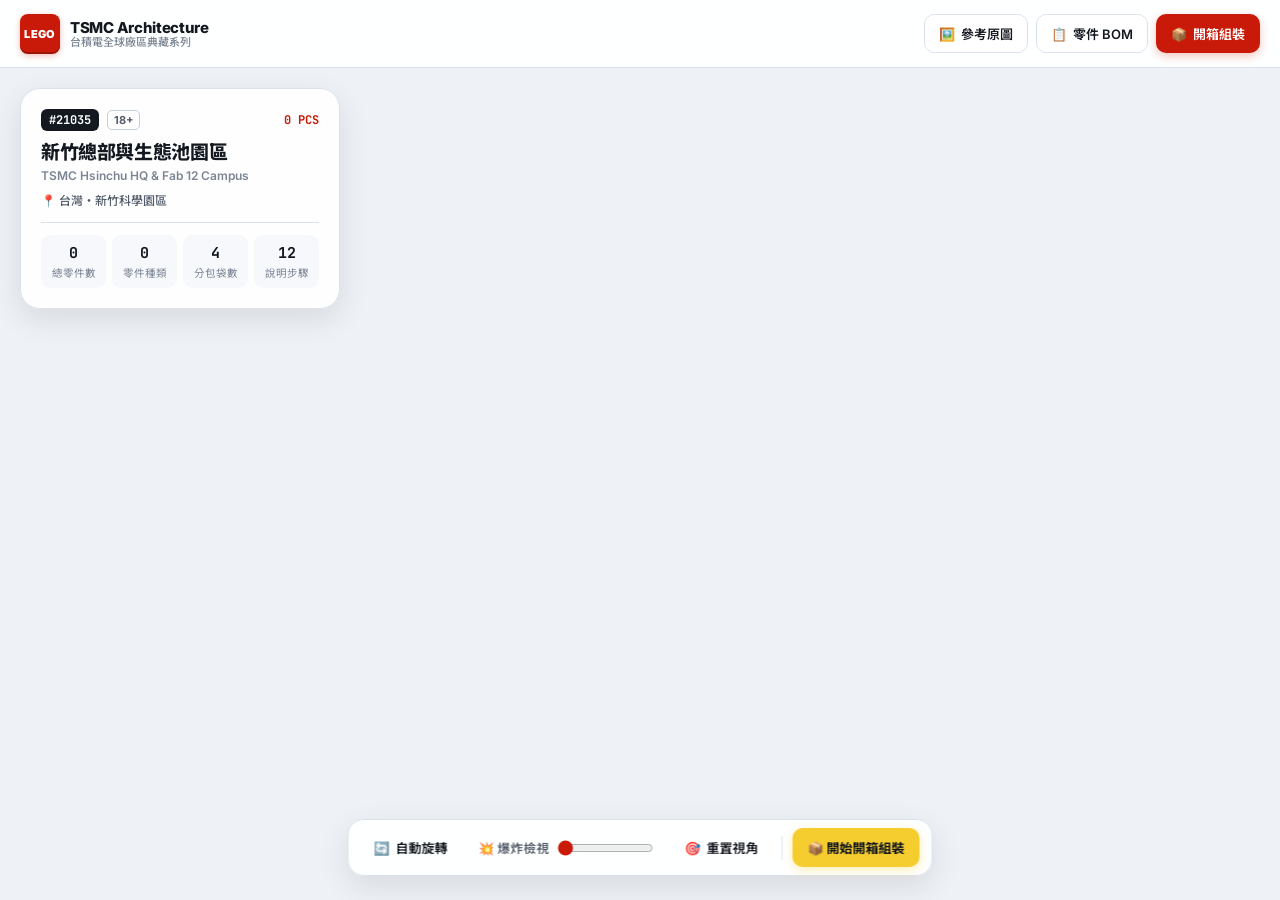
==== index.html @ 72e2ae46 "feat: complete TSMC LEGO Architecture 5-set 3D interactive studio, unboxing assembly, BOM & manuals" ====
<!DOCTYPE html>
<html lang="zh-Hant">
<head>
  <meta charset="UTF-8" />
  <meta name="viewport" content="width=device-width, initial-scale=1.0" />
  <title>TSMC × LEGO Architecture | 台積電全球廠區樂高 3D 互動組裝工坊</title>
  <meta name="description" content="台積電全球五大代表性廠區樂高建築系列：3D 旋轉檢視、真實盒裝開箱、分包拆袋、樂高說明書步驟組裝與完整零件 BOM 表。" />
  <link rel="preconnect" href="https://fonts.googleapis.com" />
  <link rel="preconnect" href="https://fonts.gstatic.com" crossorigin />
  <link href="https://fonts.googleapis.com/css2?family=Inter:wght@400;500;600;700;800&family=Noto+Sans+TC:wght@400;500;600;700;900&family=JetBrains+Mono:wght@500;700&display=swap" rel="stylesheet" />
  <link rel="stylesheet" href="css/styles.css" />
  <script type="importmap">
    {
      "imports": {
        "three": "https://unpkg.com/three@0.169.0/build/three.module.js",
        "three/addons/": "https://unpkg.com/three@0.169.0/examples/jsm/"
      }
    }
  </script>
</head>
<body>
  <!-- TOP HORIZONTAL NAVIGATION BAR: Switch between the 5 TSMC LEGO Sets -->
  <header class="topbar" id="topbar">
    <div class="brand">
      <div class="lego-badge" aria-hidden="true">LEGO</div>
      <div class="brand-text">
        <span class="brand-title">TSMC Architecture</span>
        <span class="brand-sub">台積電全球廠區典藏系列</span>
      </div>
    </div>

    <nav class="set-switcher" id="setSwitcher" aria-label="切換樂高盒組">
      <!-- Dynamically populated with 5 TSMC LEGO sets -->
    </nav>

    <div class="topbar-actions">
      <button class="btn btn-ghost" id="btnToggleRef" title="對照參考圖片">
        <span class="btn-icon">🖼️</span>
        <span class="btn-label">參考原圖</span>
      </button>
      <button class="btn btn-ghost" id="btnOpenBOM" title="檢視完整零件 BOM 表">
        <span class="btn-icon">📋</span>
        <span class="btn-label">零件 BOM</span>
      </button>
      <button class="btn btn-primary" id="btnStartAssembly">
        <span class="btn-icon">📦</span>
        <span class="btn-label">開箱組裝</span>
      </button>
    </div>
  </header>

  <!-- MAIN WORKSPACE -->
  <main class="workspace">
    <!-- THREE.JS 3D CANVAS -->
    <div id="canvasContainer" class="canvas-container" aria-label="3D 樂高模型互動視窗"></div>

    <!-- SHOWCASE MODE: Floating Set Info Card (Top-Left) -->
    <aside class="info-card" id="showcaseInfoCard">
      <div class="info-meta">
        <span class="set-number-pill" id="infoSetNumber">#21035</span>
        <span class="info-age">18+</span>
        <span class="info-pieces" id="infoPieceCount">0 PCS</span>
      </div>
      <h1 class="info-title" id="infoTitle">新竹總部與生態池園區</h1>
      <p class="info-en" id="infoEnglish">TSMC Hsinchu HQ &amp; Fab 12 Campus</p>
      <p class="info-location" id="infoLocation">📍 台灣・新竹科學園區</p>
      <p class="info-desc" id="infoDesc"></p>
      <div class="info-stats">
        <div class="stat-item">
          <span class="stat-val" id="statPieces">0</span>
          <span class="stat-lbl">總零件數</span>
        </div>
        <div class="stat-item">
          <span class="stat-val" id="statUnique">0</span>
          <span class="stat-lbl">零件種類</span>
        </div>
        <div class="stat-item">
          <span class="stat-val" id="statBags">4</span>
          <span class="stat-lbl">分包袋數</span>
        </div>
        <div class="stat-item">
          <span class="stat-val" id="statSteps">12</span>
          <span class="stat-lbl">說明步驟</span>
        </div>
      </div>
    </aside>

    <!-- SHOWCASE MODE: Bottom Floating 3D Controls -->
    <div class="studio-toolbar" id="studioToolbar">
      <button class="tool-btn" id="btnAutoRotate" aria-pressed="false">
        <span>🔄</span> 自動旋轉
      </button>
      <div class="explode-control">
        <label for="explodeSlider">💥 爆炸檢視</label>
        <input type="range" id="explodeSlider" min="0" max="100" value="0" />
      </div>
      <button class="tool-btn" id="btnResetCam">
        <span>🎯</span> 重置視角
      </button>
      <div class="toolbar-divider"></div>
      <button class="btn btn-lego-yellow" id="btnStartAssemblyBottom">
        📦 開始開箱組裝
      </button>
    </div>

    <!-- REFERENCE PHOTO FLOATING COMPARE CARD -->
    <div class="ref-card hidden" id="refCard">
      <div class="ref-card-header">
        <span>📸 設計參考原圖</span>
        <button class="icon-close" id="btnCloseRef" aria-label="關閉參考原圖">✕</button>
      </div>
      <img id="refCardImg" src="" alt="參考圖片" />
      <div class="ref-card-caption" id="refCardCaption"></div>
    </div>

    <!-- ================================================================
         ASSEMBLY STAGE 1: COLLECTOR'S BOX UNBOXING OVERLAY
         ================================================================ -->
    <section class="overlay-stage hidden" id="boxOverlay" aria-label="樂高盒裝開箱">
      <div class="box-stage-inner">
        <button class="btn-back-showcase" id="btnCancelBox">← 返回 3D 完整模型</button>
        <div class="lego-box-3d" id="legoBox3d">
          <div class="box-lid" id="boxLid">
            <div class="box-seal-strip">
              <span>TSMC ARCHITECTURE COLLECTOR'S EDITION</span>
              <span class="seal-tag">SEALED • 未拆封</span>
            </div>
          </div>
          <div class="box-front">
            <div class="box-header-bar">
              <div class="box-lego-logo">LEGO</div>
              <div class="box-series-tag">ARCHITECTURE</div>
              <div class="box-specs">
                <span class="box-age">18+</span>
                <span class="box-set-no" id="boxSetNo">21035</span>
                <span class="box-pcs" id="boxPcs">142 pcs/pzs</span>
              </div>
            </div>
            <div class="box-artwork">
              <img id="boxArtworkImg" src="" alt="盒裝封面" />
            </div>
            <div class="box-footer-bar">
              <div>
                <h2 class="box-title" id="boxTitle">新竹總部與生態池園區</h2>
                <p class="box-subtitle" id="boxSubtitle">TSMC Hsinchu HQ &amp; Fab 12 Campus</p>
              </div>
              <div class="box-contents-preview">
                <span>📖 1 冊精裝說明書</span>
                <span>🛍️ 4 包編號零件袋</span>
              </div>
            </div>
          </div>
        </div>
        <div class="box-cta-area">
          <button class="btn btn-unbox-hero" id="btnUnboxNow">
            ✂️ 拆開盒裝封條・打開樂高盒
          </button>
          <p class="box-hint">點擊後將開箱取出精裝說明書與 1～4 號透明零件袋</p>
        </div>
      </div>
    </section>

    <!-- ================================================================
         ASSEMBLY STAGE 2: NUMBERED POLYBAGS WORKBENCH TRAY
         ================================================================ -->
    <section class="overlay-stage hidden" id="bagsOverlay" aria-label="選擇編號零件袋">
      <div class="bags-workbench">
        <div class="workbench-header">
          <div>
            <span class="wb-badge">UNBOXED • 已開箱</span>
            <h2 class="wb-title" id="wbTitle">請依說明書順序拆開編號零件袋</h2>
            <p class="wb-sub" id="wbSub">點擊任一小包零件袋將撕開包裝、倒出零件並進入 3D 說明書組裝</p>
          </div>
          <button class="btn btn-ghost" id="btnExitAssemblyFromBags">← 返回 3D 展示模式</button>
        </div>

        <div class="bags-grid" id="bagsGrid">
          <!-- Dynamically populated with 4 numbered polybags -->
        </div>

        <div class="manual-booklet-banner">
          <div class="booklet-icon">📖</div>
          <div class="booklet-info">
            <strong id="bookletTitle">官方樂高風格組裝說明書 (共 12 步驟)</strong>
            <span>每包零件皆對應專屬組裝章節與零件檢核清單 (BOM)，支援單步放置與自動組裝。</span>
          </div>
          <button class="btn btn-ghost" id="btnOpenBOMFromBags">📋 檢視全套 BOM</button>
        </div>
      </div>
    </section>

    <!-- ================================================================
         ASSEMBLY STAGE 3: LEGO INSTRUCTION MANUAL + LIVE 3D BUILD HUD
         ================================================================ -->
    <aside class="manual-panel hidden" id="manualPanel" aria-label="樂高組裝說明書面板">
      <div class="manual-header">
        <div class="manual-bag-badge" id="manualBagBadge">BAG 1</div>
        <div class="manual-step-counter">
          <span class="step-label">STEP</span>
          <strong class="step-num" id="manualStepNum">1</strong>
          <span class="step-total" id="manualStepTotal">/ 12</span>
        </div>
        <button class="icon-close" id="btnExitBuild" title="回到零件袋工作台">🛍️</button>
      </div>

      <div class="manual-progress-track">
        <div class="manual-progress-fill" id="manualProgressFill" style="width: 0%"></div>
      </div>

      <div class="manual-body">
        <h3 class="manual-step-title" id="manualStepTitle">步驟標題</h3>
        <p class="manual-step-tip" id="manualStepTip">組裝提示</p>

        <!-- Authentic LEGO Blue-Bordered Parts Callout Box -->
        <div class="lego-callout-box">
          <div class="callout-header">
            <span>本步驟所需零件</span>
            <span class="callout-count" id="calloutCount">0 件</span>
          </div>
          <div class="callout-parts-grid" id="calloutPartsGrid">
            <!-- SVG brick items with xQty -->
          </div>
        </div>

        <!-- Bag Parts Tray Toggle / Summary -->
        <div class="bag-tray-status" id="bagTrayStatus">
          <span id="bagTrayText">第 1 包剩餘零件：0 件</span>
          <button class="link-btn" id="btnSwitchBag">切換零件袋</button>
        </div>
      </div>

      <!-- Bag Complete / Set Complete Banner -->
      <div class="milestone-banner hidden" id="milestoneBanner">
        <div class="milestone-emoji" id="milestoneEmoji">🎉</div>
        <div class="milestone-text">
          <strong id="milestoneTitle">第 1 包組裝完成！</strong>
          <span id="milestoneSub">準備好拆開下一包零件袋了嗎？</span>
        </div>
        <button class="btn btn-lego-yellow" id="btnNextBagAction">🛍️ 拆開下一包</button>
      </div>

      <div class="manual-controls">
        <button class="btn btn-ghost" id="btnPrevStep" title="上一步">◀ 上一步</button>
        <button class="btn btn-ghost" id="btnAutoBuild" title="自動播放本包步驟">▶ 自動</button>
        <button class="btn btn-primary btn-place-brick" id="btnNextStep">🧱 放置積木</button>
      </div>
    </aside>

    <!-- ================================================================
         FULL BOM MODAL (Bill of Materials)
         ================================================================ -->
    <div class="modal-backdrop hidden" id="bomModal" role="dialog" aria-modal="true" aria-labelledby="bomModalTitle">
      <div class="modal-dialog">
        <div class="modal-header">
          <div>
            <h2 id="bomModalTitle">零件清單 BOM (Bill of Materials)</h2>
            <p class="modal-sub" id="bomModalSub">精準對應 3D 模型之每一塊樂高積木與官方料號</p>
          </div>
          <div class="modal-header-actions">
            <button class="btn btn-ghost" id="btnExportCSV">⬇ 匯出 CSV</button>
            <button class="icon-close" id="btnCloseBOM" aria-label="關閉">✕</button>
          </div>
        </div>

        <div class="bom-filters" id="bomFilters">
          <button class="filter-pill active" data-bag="all">全部零件</button>
          <button class="filter-pill" data-bag="1">第 1 包</button>
          <button class="filter-pill" data-bag="2">第 2 包</button>
          <button class="filter-pill" data-bag="3">第 3 包</button>
          <button class="filter-pill" data-bag="4">第 4 包</button>
        </div>

        <div class="bom-table-wrap">
          <table class="bom-table">
            <thead>
              <tr>
                <th>圖示</th>
                <th>官方料號</th>
                <th>零件名稱 (中 / 英)</th>
                <th>顏色 (Color ID)</th>
                <th class="num">數量</th>
              </tr>
            </thead>
            <tbody id="bomTableBody"></tbody>
          </table>
        </div>
      </div>
    </div>

    <!-- TOAST NOTIFICATION -->
    <div class="toast hidden" id="toast"></div>
  </main>

  <script type="module" src="js/main.js"></script>
</body>
</html>
---- css/styles.css ----
:root {
  --bg-studio: #EEF1F5;
  --surface: #FFFFFF;
  --surface-muted: #F6F8FB;
  --ink-primary: #14181F;
  --ink-secondary: #525B69;
  --ink-muted: #7C8594;
  --border-subtle: #DCE2EB;
  --border-strong: #C5CEDB;

  --lego-red: #C91A09;
  --lego-red-hover: #A81406;
  --lego-yellow: #F5CD2F;
  --lego-yellow-hover: #E5BC1C;
  --lego-blue: #006CB7;
  --lego-callout-bg: #EBF4FC;
  --lego-callout-border: #2B82C9;

  --radius-sm: 8px;
  --radius-md: 14px;
  --radius-lg: 20px;
  --shadow-sm: 0 2px 8px rgba(15, 23, 42, 0.06);
  --shadow-md: 0 10px 30px rgba(15, 23, 42, 0.10);
  --shadow-lg: 0 22px 54px rgba(15, 23, 42, 0.18);

  --topbar-h: 68px;
}

* {
  box-sizing: border-box;
  margin: 0;
  padding: 0;
}

html, body {
  width: 100%;
  height: 100%;
  overflow: hidden;
  font-family: 'Inter', 'Noto Sans TC', -apple-system, BlinkMacSystemFont, sans-serif;
  background: var(--bg-studio);
  color: var(--ink-primary);
  -webkit-font-smoothing: antialiased;
}

.hidden {
  display: none !important;
}

/* =========================================================================
   TOP HORIZONTAL BAR (LEGO SET SWITCHER)
   ========================================================================= */
.topbar {
  position: fixed;
  top: 0;
  left: 0;
  right: 0;
  height: var(--topbar-h);
  background: rgba(255, 255, 255, 0.94);
  backdrop-filter: blur(12px);
  border-bottom: 1px solid var(--border-subtle);
  display: flex;
  align-items: center;
  justify-content: space-between;
  padding: 0 20px;
  gap: 16px;
  z-index: 100;
}

.brand {
  display: flex;
  align-items: center;
  gap: 10px;
  flex-shrink: 0;
}

.lego-badge {
  width: 40px;
  height: 40px;
  border-radius: 8px;
  background: var(--lego-red);
  color: #FFFFFF;
  font-weight: 900;
  font-size: 11px;
  letter-spacing: 0.04em;
  display: flex;
  align-items: center;
  justify-content: center;
  box-shadow: inset 0 -2px 0 rgba(0,0,0,0.22), 0 2px 6px rgba(201, 26, 9, 0.28);
}

.brand-text {
  display: flex;
  flex-direction: column;
  line-height: 1.15;
}

.brand-title {
  font-weight: 800;
  font-size: 15px;
  letter-spacing: -0.02em;
  color: var(--ink-primary);
}

.brand-sub {
  font-size: 11px;
  color: var(--ink-muted);
  font-weight: 500;
}

.set-switcher {
  display: flex;
  align-items: center;
  gap: 6px;
  overflow-x: auto;
  scrollbar-width: none;
  padding: 4px 2px;
  flex: 1;
  justify-content: center;
}
.set-switcher::-webkit-scrollbar { display: none; }

.set-tab {
  display: flex;
  align-items: center;
  gap: 8px;
  padding: 8px 14px;
  border-radius: 10px;
  border: 1px solid transparent;
  background: transparent;
  color: var(--ink-secondary);
  cursor: pointer;
  font-family: inherit;
  font-size: 13px;
  font-weight: 600;
  white-space: nowrap;
  transition: all 0.18s ease;
}

.set-tab:hover {
  background: var(--surface-muted);
  color: var(--ink-primary);
}

.set-tab.active {
  background: #14181F;
  color: #FFFFFF;
  box-shadow: 0 4px 12px rgba(20, 24, 31, 0.18);
}

.set-tab-no {
  font-family: 'JetBrains Mono', monospace;
  font-size: 11px;
  opacity: 0.72;
  padding: 2px 6px;
  border-radius: 5px;
  background: rgba(148, 163, 184, 0.16);
}

.set-tab.active .set-tab-no {
  background: rgba(255, 255, 255, 0.16);
  opacity: 1;
}

.topbar-actions {
  display: flex;
  align-items: center;
  gap: 8px;
  flex-shrink: 0;
}

/* =========================================================================
   BUTTONS
   ========================================================================= */
.btn {
  display: inline-flex;
  align-items: center;
  justify-content: center;
  gap: 6px;
  padding: 9px 14px;
  border-radius: 10px;
  font-family: inherit;
  font-size: 13px;
  font-weight: 600;
  border: 1px solid transparent;
  cursor: pointer;
  transition: all 0.16s ease;
  white-space: nowrap;
}

.btn-ghost {
  background: var(--surface);
  color: var(--ink-primary);
  border-color: var(--border-subtle);
}
.btn-ghost:hover {
  background: var(--surface-muted);
  border-color: var(--border-strong);
}

.btn-primary {
  background: var(--lego-red);
  color: #FFFFFF;
  box-shadow: 0 3px 10px rgba(201, 26, 9, 0.26);
}
.btn-primary:hover {
  background: var(--lego-red-hover);
  transform: translateY(-1px);
}

.btn-lego-yellow {
  background: var(--lego-yellow);
  color: #14181F;
  font-weight: 700;
  box-shadow: 0 3px 10px rgba(245, 205, 47, 0.35);
}
.btn-lego-yellow:hover {
  background: var(--lego-yellow-hover);
  transform: translateY(-1px);
}

.icon-close {
  width: 32px;
  height: 32px;
  border-radius: 8px;
  border: 1px solid var(--border-subtle);
  background: var(--surface);
  color: var(--ink-secondary);
  cursor: pointer;
  display: inline-flex;
  align-items: center;
  justify-content: center;
  font-size: 14px;
  transition: background 0.15s;
}
.icon-close:hover {
  background: var(--surface-muted);
  color: var(--ink-primary);
}

/* =========================================================================
   MAIN WORKSPACE & 3D CANVAS
   ========================================================================= */
.workspace {
  position: relative;
  width: 100%;
  height: calc(100% - var(--topbar-h));
  margin-top: var(--topbar-h);
}

.canvas-container {
  width: 100%;
  height: 100%;
  cursor: grab;
}
.canvas-container:active {
  cursor: grabbing;
}

/* =========================================================================
   SHOWCASE INFO CARD
   ========================================================================= */
.info-card {
  position: absolute;
  top: 20px;
  left: 20px;
  width: 320px;
  background: rgba(255, 255, 255, 0.92);
  backdrop-filter: blur(12px);
  border: 1px solid var(--border-subtle);
  border-radius: var(--radius-lg);
  padding: 20px;
  box-shadow: var(--shadow-md);
  z-index: 20;
  transition: opacity 0.25s ease, transform 0.25s ease;
}

.info-meta {
  display: flex;
  align-items: center;
  gap: 8px;
  margin-bottom: 10px;
}

.set-number-pill {
  font-family: 'JetBrains Mono', monospace;
  font-size: 12px;
  font-weight: 700;
  background: #14181F;
  color: #FFFFFF;
  padding: 3px 8px;
  border-radius: 6px;
}

.info-age {
  font-size: 11px;
  font-weight: 700;
  color: var(--ink-secondary);
  border: 1px solid var(--border-strong);
  padding: 2px 6px;
  border-radius: 5px;
}

.info-pieces {
  margin-left: auto;
  font-family: 'JetBrains Mono', monospace;
  font-size: 12px;
  font-weight: 700;
  color: var(--lego-red);
}

.info-title {
  font-size: 19px;
  font-weight: 800;
  letter-spacing: -0.02em;
  line-height: 1.25;
  margin-bottom: 3px;
}

.info-en {
  font-size: 12px;
  font-weight: 600;
  color: var(--ink-muted);
  margin-bottom: 8px;
}

.info-location {
  font-size: 12px;
  font-weight: 500;
  color: var(--ink-secondary);
  margin-bottom: 10px;
}

.info-desc {
  font-size: 12.5px;
  line-height: 1.6;
  color: var(--ink-secondary);
  margin-bottom: 14px;
}

.info-stats {
  display: grid;
  grid-template-columns: repeat(4, 1fr);
  gap: 6px;
  padding-top: 12px;
  border-top: 1px solid var(--border-subtle);
}

.stat-item {
  display: flex;
  flex-direction: column;
  align-items: center;
  background: var(--surface-muted);
  padding: 8px 4px;
  border-radius: 9px;
}

.stat-val {
  font-family: 'JetBrains Mono', monospace;
  font-size: 15px;
  font-weight: 700;
  color: var(--ink-primary);
}

.stat-lbl {
  font-size: 10.5px;
  color: var(--ink-muted);
  margin-top: 2px;
}

/* =========================================================================
   BOTTOM FLOATING 3D STUDIO TOOLBAR
   ========================================================================= */
.studio-toolbar {
  position: absolute;
  bottom: 24px;
  left: 50%;
  transform: translateX(-50%);
  display: flex;
  align-items: center;
  gap: 10px;
  padding: 8px 12px;
  background: rgba(255, 255, 255, 0.94);
  backdrop-filter: blur(12px);
  border: 1px solid var(--border-subtle);
  border-radius: 16px;
  box-shadow: var(--shadow-md);
  z-index: 20;
}

.tool-btn {
  display: inline-flex;
  align-items: center;
  gap: 6px;
  padding: 8px 12px;
  border-radius: 10px;
  border: 1px solid transparent;
  background: transparent;
  color: var(--ink-primary);
  font-family: inherit;
  font-size: 13px;
  font-weight: 600;
  cursor: pointer;
  transition: all 0.15s;
}
.tool-btn:hover {
  background: var(--surface-muted);
}
.tool-btn[aria-pressed="true"] {
  background: #14181F;
  color: #FFFFFF;
}

.explode-control {
  display: flex;
  align-items: center;
  gap: 8px;
  padding: 0 8px;
  font-size: 12.5px;
  font-weight: 600;
  color: var(--ink-secondary);
}

.explode-control input[type="range"] {
  width: 96px;
  accent-color: var(--lego-red);
  cursor: pointer;
}

.toolbar-divider {
  width: 1px;
  height: 24px;
  background: var(--border-subtle);
}

/* =========================================================================
   REFERENCE PHOTO COMPARE CARD
   ========================================================================= */
.ref-card {
  position: absolute;
  top: 20px;
  right: 20px;
  width: 290px;
  background: var(--surface);
  border: 1px solid var(--border-subtle);
  border-radius: var(--radius-md);
  box-shadow: var(--shadow-lg);
  overflow: hidden;
  z-index: 30;
}

.ref-card-header {
  display: flex;
  align-items: center;
  justify-content: space-between;
  padding: 10px 14px;
  border-bottom: 1px solid var(--border-subtle);
  font-size: 12.5px;
  font-weight: 700;
}

.ref-card img {
  width: 100%;
  height: 210px;
  object-fit: cover;
  display: block;
  background: #F3F4F6;
}

.ref-card-caption {
  padding: 10px 14px;
  font-size: 11.5px;
  color: var(--ink-secondary);
  background: var(--surface-muted);
}

/* =========================================================================
   STAGE 1: COLLECTOR'S BOX UNBOXING OVERLAY
   ========================================================================= */
.overlay-stage {
  position: absolute;
  inset: 0;
  background: rgba(238, 241, 245, 0.92);
  backdrop-filter: blur(14px);
  display: flex;
  align-items: center;
  justify-content: center;
  z-index: 50;
  padding: 24px;
  overflow-y: auto;
}

.box-stage-inner {
  display: flex;
  flex-direction: column;
  align-items: center;
  gap: 24px;
  max-width: 720px;
  width: 100%;
}

.btn-back-showcase {
  align-self: flex-start;
  background: none;
  border: none;
  font-family: inherit;
  font-size: 13px;
  font-weight: 600;
  color: var(--ink-secondary);
  cursor: pointer;
}
.btn-back-showcase:hover {
  color: var(--ink-primary);
}

.lego-box-3d {
  width: 100%;
  max-width: 600px;
  border-radius: 16px;
  background: #14181F;
  box-shadow: 0 28px 60px rgba(15, 23, 42, 0.34), 0 0 0 1px rgba(255,255,255,0.08) inset;
  overflow: hidden;
  transition: transform 0.6s cubic-bezier(0.22, 1, 0.36, 1), opacity 0.5s ease;
}

.lego-box-3d.opening {
  transform: scale(1.06) translateY(-18px);
  opacity: 0;
}

.box-lid {
  background: linear-gradient(90deg, #1E242D, #2A313D);
  border-bottom: 2px dashed rgba(245, 205, 47, 0.6);
  padding: 10px 20px;
  transition: transform 0.45s ease;
}

.box-seal-strip {
  display: flex;
  align-items: center;
  justify-content: space-between;
  font-family: 'JetBrains Mono', monospace;
  font-size: 11px;
  letter-spacing: 0.08em;
  color: rgba(255, 255, 255, 0.72);
}

.seal-tag {
  background: var(--lego-yellow);
  color: #14181F;
  font-weight: 800;
  padding: 2px 8px;
  border-radius: 4px;
}

.box-header-bar {
  display: flex;
  align-items: center;
  gap: 12px;
  padding: 16px 20px 12px;
  color: #FFFFFF;
}

.box-lego-logo {
  width: 44px;
  height: 44px;
  background: var(--lego-red);
  border-radius: 6px;
  display: flex;
  align-items: center;
  justify-content: center;
  font-weight: 900;
  font-size: 12px;
  letter-spacing: 0.04em;
}

.box-series-tag {
  font-weight: 300;
  font-size: 20px;
  letter-spacing: 0.14em;
  color: #E2E8F0;
}

.box-specs {
  margin-left: auto;
  display: flex;
  flex-direction: column;
  align-items: flex-end;
  font-family: 'JetBrains Mono', monospace;
  line-height: 1.25;
}

.box-age {
  font-size: 12px;
  font-weight: 700;
  color: var(--lego-yellow);
}
.box-set-no {
  font-size: 16px;
  font-weight: 800;
}
.box-pcs {
  font-size: 11px;
  color: #94A3B8;
}

.box-artwork {
  background: #ECEEF2;
  margin: 0 20px;
  border-radius: 10px;
  overflow: hidden;
  height: 270px;
  display: flex;
  align-items: center;
  justify-content: center;
}

.box-artwork img {
  width: 100%;
  height: 100%;
  object-fit: cover;
}

.box-footer-bar {
  display: flex;
  align-items: flex-end;
  justify-content: space-between;
  padding: 16px 20px 20px;
  color: #FFFFFF;
  gap: 16px;
}

.box-title {
  font-size: 20px;
  font-weight: 800;
  margin-bottom: 2px;
}

.box-subtitle {
  font-size: 12.5px;
  color: #94A3B8;
}

.box-contents-preview {
  display: flex;
  flex-direction: column;
  align-items: flex-end;
  gap: 4px;
  font-size: 11.5px;
  color: #CBD5E1;
  white-space: nowrap;
}

.box-cta-area {
  text-align: center;
}

.btn-unbox-hero {
  background: var(--lego-yellow);
  color: #14181F;
  font-size: 16px;
  font-weight: 800;
  padding: 14px 32px;
  border-radius: 14px;
  box-shadow: 0 10px 24px rgba(245, 205, 47, 0.42);
}
.btn-unbox-hero:hover {
  background: var(--lego-yellow-hover);
  transform: translateY(-2px);
}

.box-hint {
  margin-top: 8px;
  font-size: 12.5px;
  color: var(--ink-secondary);
}

/* =========================================================================
   STAGE 2: NUMBERED POLYBAGS WORKBENCH
   ========================================================================= */
.bags-workbench {
  width: 100%;
  max-width: 960px;
  background: var(--surface);
  border: 1px solid var(--border-subtle);
  border-radius: 22px;
  padding: 28px;
  box-shadow: var(--shadow-lg);
}

.workbench-header {
  display: flex;
  align-items: flex-start;
  justify-content: space-between;
  gap: 16px;
  margin-bottom: 24px;
}

.wb-badge {
  display: inline-block;
  font-family: 'JetBrains Mono', monospace;
  font-size: 11px;
  font-weight: 700;
  background: #DCFCE7;
  color: #166534;
  padding: 3px 9px;
  border-radius: 6px;
  margin-bottom: 8px;
}

.wb-title {
  font-size: 22px;
  font-weight: 800;
  margin-bottom: 4px;
}

.wb-sub {
  font-size: 13px;
  color: var(--ink-secondary);
}

.bags-grid {
  display: grid;
  grid-template-columns: repeat(4, 1fr);
  gap: 16px;
  margin-bottom: 22px;
}

.polybag-card {
  position: relative;
  border-radius: 16px;
  border: 2px solid var(--border-subtle);
  background: linear-gradient(155deg, rgba(255,255,255,0.95) 0%, rgba(241,245,249,0.92) 55%, rgba(226,232,240,0.8) 100%);
  padding: 18px 14px 16px;
  display: flex;
  flex-direction: column;
  align-items: center;
  text-align: center;
  cursor: pointer;
  transition: all 0.22s ease;
  overflow: hidden;
}

/* Plastic bag top crimp seam */
.polybag-card::before {
  content: '';
  position: absolute;
  top: 0;
  left: 0;
  right: 0;
  height: 10px;
  background: repeating-linear-gradient(90deg, rgba(148,163,184,0.28) 0 4px, transparent 4px 8px);
  border-bottom: 1px dashed rgba(148,163,184,0.5);
}

.polybag-card:hover {
  transform: translateY(-4px);
  border-color: var(--lego-blue);
  box-shadow: var(--shadow-md);
}

.polybag-card.completed {
  border-color: #22C55E;
  background: linear-gradient(155deg, #F0FDF4, #DCFCE7);
}

.polybag-card.active-next {
  border-color: var(--lego-red);
  box-shadow: 0 8px 24px rgba(201, 26, 9, 0.14);
}

.bag-big-number {
  width: 56px;
  height: 56px;
  border-radius: 50%;
  background: #14181F;
  color: #FFFFFF;
  font-family: 'JetBrains Mono', monospace;
  font-size: 28px;
  font-weight: 800;
  display: flex;
  align-items: center;
  justify-content: center;
  margin: 10px 0 12px;
  box-shadow: 0 4px 12px rgba(20,24,31,0.18);
}

.polybag-card.completed .bag-big-number {
  background: #16A34A;
}

.bag-title {
  font-size: 13.5px;
  font-weight: 700;
  color: var(--ink-primary);
  margin-bottom: 4px;
  line-height: 1.35;
}

.bag-meta {
  font-size: 11.5px;
  color: var(--ink-muted);
  margin-bottom: 12px;
}

.bag-swatches {
  display: flex;
  justify-content: center;
  flex-wrap: wrap;
  gap: 5px;
  margin-bottom: 14px;
}

.bag-swatch-dot {
  width: 14px;
  height: 14px;
  border-radius: 4px;
  border: 1px solid rgba(0,0,0,0.18);
}

.bag-action-pill {
  margin-top: auto;
  width: 100%;
  padding: 8px 10px;
  border-radius: 9px;
  font-size: 12.5px;
  font-weight: 700;
  background: #14181F;
  color: #FFFFFF;
}

.polybag-card.active-next .bag-action-pill {
  background: var(--lego-yellow);
  color: #14181F;
}

.polybag-card.completed .bag-action-pill {
  background: #16A34A;
  color: #FFFFFF;
}

.manual-booklet-banner {
  display: flex;
  align-items: center;
  gap: 14px;
  padding: 14px 18px;
  background: var(--surface-muted);
  border: 1px solid var(--border-subtle);
  border-radius: 14px;
}

.booklet-icon {
  font-size: 26px;
}

.booklet-info {
  display: flex;
  flex-direction: column;
  gap: 2px;
  flex: 1;
}

.booklet-info strong {
  font-size: 14px;
}

.booklet-info span {
  font-size: 12px;
  color: var(--ink-secondary);
}

/* =========================================================================
   STAGE 3: LEGO INSTRUCTION MANUAL PANEL (LIVE 3D BUILD)
   ========================================================================= */
.manual-panel {
  position: absolute;
  top: 20px;
  left: 20px;
  bottom: 20px;
  width: 360px;
  background: rgba(255, 255, 255, 0.96);
  backdrop-filter: blur(14px);
  border: 1px solid var(--border-subtle);
  border-radius: var(--radius-lg);
  box-shadow: var(--shadow-lg);
  display: flex;
  flex-direction: column;
  overflow: hidden;
  z-index: 35;
}

.manual-header {
  display: flex;
  align-items: center;
  justify-content: space-between;
  padding: 14px 16px;
  background: #14181F;
  color: #FFFFFF;
}

.manual-bag-badge {
  font-family: 'JetBrains Mono', monospace;
  font-size: 12px;
  font-weight: 800;
  background: var(--lego-yellow);
  color: #14181F;
  padding: 4px 10px;
  border-radius: 6px;
}

.manual-step-counter {
  display: flex;
  align-items: baseline;
  gap: 5px;
  font-family: 'JetBrains Mono', monospace;
}

.step-label {
  font-size: 10px;
  color: #94A3B8;
  letter-spacing: 0.08em;
}
.step-num {
  font-size: 24px;
  font-weight: 800;
  line-height: 1;
}
.step-total {
  font-size: 13px;
  color: #94A3B8;
}

.manual-progress-track {
  height: 5px;
  background: #E2E8F0;
  width: 100%;
}

.manual-progress-fill {
  height: 100%;
  background: var(--lego-red);
  transition: width 0.3s ease;
}

.manual-body {
  padding: 16px;
  overflow-y: auto;
  flex: 1;
  display: flex;
  flex-direction: column;
  gap: 12px;
}

.manual-step-title {
  font-size: 16px;
  font-weight: 800;
  line-height: 1.3;
}

.manual-step-tip {
  font-size: 12.5px;
  line-height: 1.55;
  color: var(--ink-secondary);
}

/* Official LEGO Manual Blue-Bordered Callout Box */
.lego-callout-box {
  background: var(--lego-callout-bg);
  border: 2px solid var(--lego-callout-border);
  border-radius: 12px;
  padding: 12px;
}

.callout-header {
  display: flex;
  justify-content: space-between;
  align-items: center;
  font-size: 12px;
  font-weight: 700;
  color: #15558D;
  margin-bottom: 10px;
}

.callout-parts-grid {
  display: grid;
  grid-template-columns: repeat(2, 1fr);
  gap: 8px;
}

.callout-part-item {
  background: #FFFFFF;
  border: 1px solid rgba(43, 130, 201, 0.22);
  border-radius: 9px;
  padding: 8px;
  display: flex;
  align-items: center;
  gap: 8px;
}

.part-svg {
  width: 36px;
  height: 36px;
  flex-shrink: 0;
}

.callout-part-info {
  display: flex;
  flex-direction: column;
  min-width: 0;
}

.callout-qty {
  font-family: 'JetBrains Mono', monospace;
  font-size: 14px;
  font-weight: 800;
  color: #14181F;
}

.callout-name {
  font-size: 11px;
  color: var(--ink-secondary);
  white-space: nowrap;
  overflow: hidden;
  text-overflow: ellipsis;
}

.callout-id {
  font-family: 'JetBrains Mono', monospace;
  font-size: 10px;
  color: var(--ink-muted);
}

.bag-tray-status {
  margin-top: auto;
  display: flex;
  align-items: center;
  justify-content: space-between;
  padding: 10px 12px;
  background: var(--surface-muted);
  border-radius: 10px;
  font-size: 12px;
  color: var(--ink-secondary);
}

.link-btn {
  background: none;
  border: none;
  color: var(--lego-blue);
  font-weight: 700;
  font-size: 12px;
  cursor: pointer;
}
.link-btn:hover { text-decoration: underline; }

.milestone-banner {
  margin: 0 16px 12px;
  padding: 14px;
  background: #14181F;
  color: #FFFFFF;
  border-radius: 12px;
  display: flex;
  flex-direction: column;
  gap: 10px;
}

.milestone-emoji {
  font-size: 22px;
}

.milestone-text {
  display: flex;
  flex-direction: column;
  gap: 2px;
}
.milestone-text strong {
  font-size: 14px;
}
.milestone-text span {
  font-size: 12px;
  color: #CBD5E1;
}

.manual-controls {
  padding: 12px 16px;
  border-top: 1px solid var(--border-subtle);
  background: var(--surface);
  display: flex;
  align-items: center;
  gap: 8px;
}

.btn-place-brick {
  flex: 1;
  padding: 10px 14px;
  font-size: 13.5px;
}

/* =========================================================================
   BOM MODAL
   ========================================================================= */
.modal-backdrop {
  position: fixed;
  inset: 0;
  background: rgba(15, 23, 42, 0.54);
  backdrop-filter: blur(6px);
  display: flex;
  align-items: center;
  justify-content: center;
  padding: 24px;
  z-index: 200;
}

.modal-dialog {
  width: 100%;
  max-width: 820px;
  max-height: 86vh;
  background: var(--surface);
  border-radius: 20px;
  box-shadow: var(--shadow-lg);
  display: flex;
  flex-direction: column;
  overflow: hidden;
}

.modal-header {
  display: flex;
  align-items: center;
  justify-content: space-between;
  padding: 18px 24px;
  border-bottom: 1px solid var(--border-subtle);
}

.modal-header h2 {
  font-size: 18px;
  font-weight: 800;
}

.modal-sub {
  font-size: 12.5px;
  color: var(--ink-muted);
  margin-top: 2px;
}

.modal-header-actions {
  display: flex;
  align-items: center;
  gap: 8px;
}

.bom-filters {
  display: flex;
  gap: 8px;
  padding: 12px 24px;
  background: var(--surface-muted);
  border-bottom: 1px solid var(--border-subtle);
  flex-wrap: wrap;
}

.filter-pill {
  padding: 6px 12px;
  border-radius: 999px;
  border: 1px solid var(--border-subtle);
  background: var(--surface);
  font-family: inherit;
  font-size: 12px;
  font-weight: 600;
  color: var(--ink-secondary);
  cursor: pointer;
}
.filter-pill.active {
  background: #14181F;
  color: #FFFFFF;
  border-color: #14181F;
}

.bom-table-wrap {
  overflow-y: auto;
  padding: 0 24px 20px;
  flex: 1;
}

.bom-table {
  width: 100%;
  border-collapse: collapse;
  font-size: 13px;
}

.bom-table th {
  position: sticky;
  top: 0;
  background: var(--surface);
  text-align: left;
  padding: 12px 8px;
  font-size: 11.5px;
  text-transform: uppercase;
  letter-spacing: 0.04em;
  color: var(--ink-muted);
  border-bottom: 1px solid var(--border-subtle);
}

.bom-table td {
  padding: 10px 8px;
  border-bottom: 1px solid #EEF2F6;
  vertical-align: middle;
}

.bom-table th.num, .bom-table td.num {
  text-align: right;
  font-family: 'JetBrains Mono', monospace;
  font-weight: 700;
}

.color-cell {
  display: inline-flex;
  align-items: center;
  gap: 8px;
}

.color-dot {
  width: 16px;
  height: 16px;
  border-radius: 5px;
  border: 1px solid rgba(0,0,0,0.2);
  flex-shrink: 0;
}

/* =========================================================================
   TOAST
   ========================================================================= */
.toast {
  position: fixed;
  bottom: 24px;
  right: 24px;
  background: #14181F;
  color: #FFFFFF;
  padding: 12px 18px;
  border-radius: 12px;
  font-size: 13px;
  font-weight: 600;
  box-shadow: var(--shadow-lg);
  z-index: 300;
  animation: slideUp 0.25s ease;
}

@keyframes slideUp {
  from { transform: translateY(14px); opacity: 0; }
  to { transform: translateY(0); opacity: 1; }
}

/* =========================================================================
   RESPONSIVE
   ========================================================================= */
@media (max-width: 1024px) {
  .brand-sub { display: none; }
  .btn-label { display: none; }
  .bags-grid { grid-template-columns: repeat(2, 1fr); }
  .info-card { width: 270px; padding: 16px; }
}

@media (max-width: 720px) {
  .info-card { display: none; }
  .manual-panel {
    top: auto;
    left: 10px;
    right: 10px;
    bottom: 10px;
    width: auto;
    max-height: 52vh;
  }
  .studio-toolbar {
    width: calc(100% - 20px);
    overflow-x: auto;
  }
  .bags-grid { grid-template-columns: 1fr; }
}
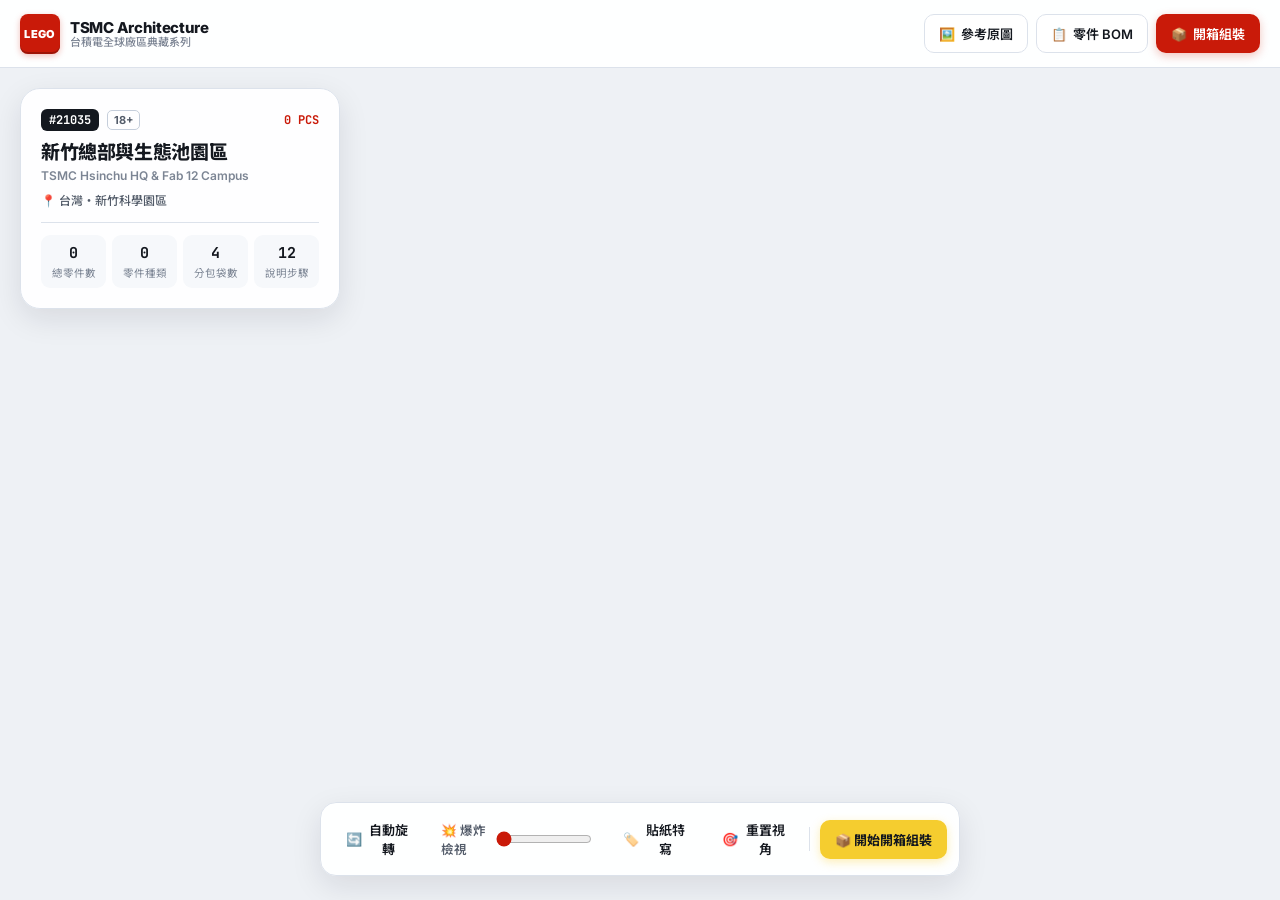
==== commit 1db27053: "feat: rebuild all 5 sets to 2,770 museum-scale LEGO bricks (32x32 to 52x32) with LDraw .ldr export, " ====
--- a/index.html
+++ b/index.html
@@ -94,6 +94,9 @@
         <label for="explodeSlider">💥 爆炸檢視</label>
         <input type="range" id="explodeSlider" min="0" max="100" value="0" />
       </div>
+      <button class="tool-btn" id="btnStickerFocus" title="將鏡頭特寫至建築標誌貼紙">
+        <span>🏷️</span> 貼紙特寫
+      </button>
       <button class="tool-btn" id="btnResetCam">
         <span>🎯</span> 重置視角
       </button>
@@ -257,6 +260,7 @@
             <p class="modal-sub" id="bomModalSub">精準對應 3D 模型之每一塊樂高積木與官方料號</p>
           </div>
           <div class="modal-header-actions">
+            <button class="btn btn-ghost" id="btnExportLDR">🧱 下載 LDraw (.ldr)</button>
             <button class="btn btn-ghost" id="btnExportCSV">⬇ 匯出 CSV</button>
             <button class="icon-close" id="btnCloseBOM" aria-label="關閉">✕</button>
           </div>
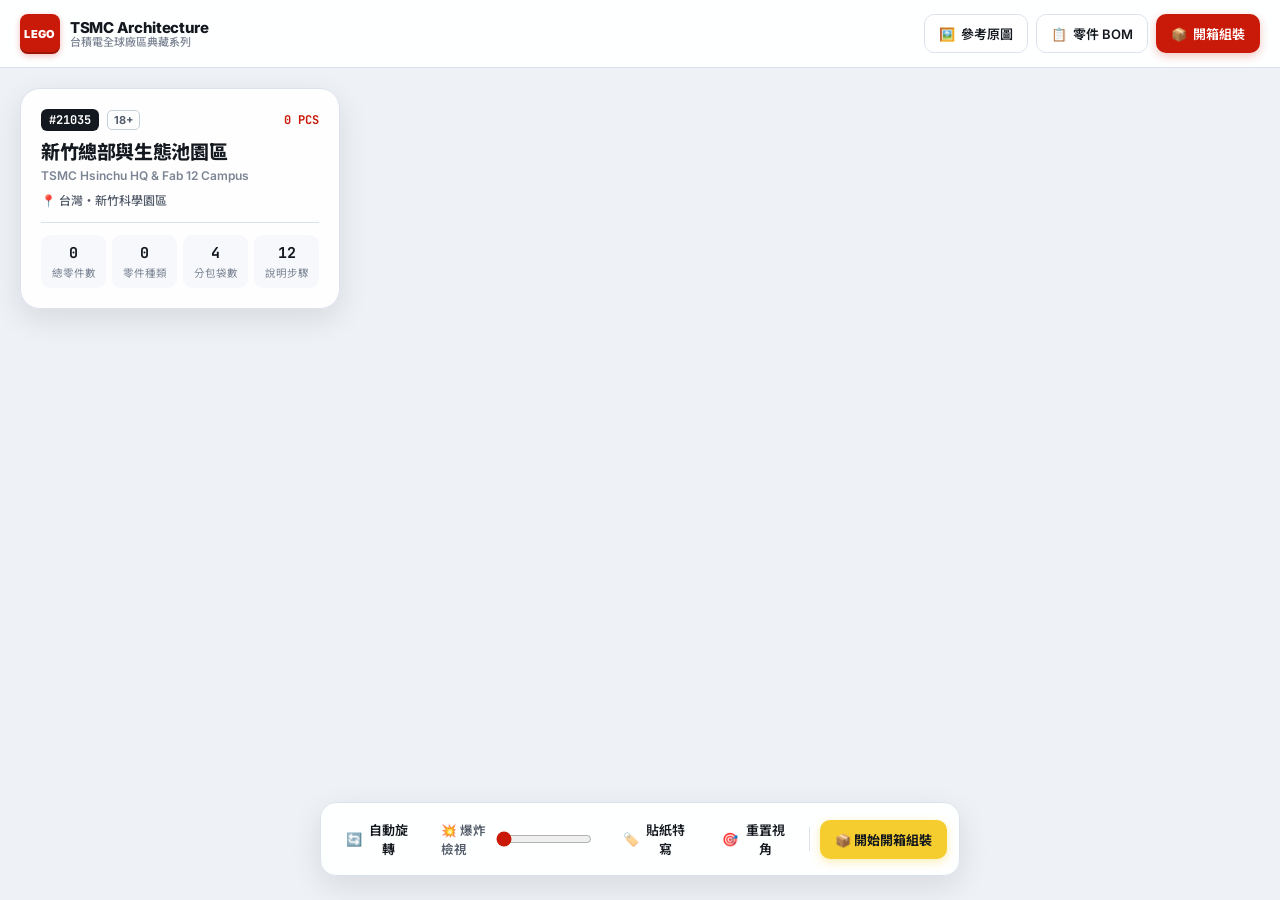
==== commit 0ae49185: "Audit LEGO numbers for all five Gemini exhibit models" ====
--- a/index.html
+++ b/index.html
@@ -257,11 +257,11 @@
         <div class="modal-header">
           <div>
             <h2 id="bomModalTitle">零件清單 BOM (Bill of Materials)</h2>
-            <p class="modal-sub" id="bomModalSub">精準對應 3D 模型之每一塊樂高積木與官方料號</p>
+            <p class="modal-sub" id="bomModalSub">清單包含模型代碼、自訂件及未確認配色，請先下載核對表。</p>
           </div>
           <div class="modal-header-actions">
-            <button class="btn btn-ghost" id="btnExportLDR">🧱 下載 LDraw (.ldr)</button>
-            <button class="btn btn-ghost" id="btnExportCSV">⬇ 匯出 CSV</button>
+            <button class="btn btn-ghost" id="btnExportLDR">🧱 下載預覽 LDraw (.ldr)</button>
+            <button class="btn btn-ghost" id="btnExportCSV">⬇ 下載核對 CSV</button>
             <button class="icon-close" id="btnCloseBOM" aria-label="關閉">✕</button>
           </div>
         </div>
@@ -279,7 +279,7 @@
             <thead>
               <tr>
                 <th>圖示</th>
-                <th>官方料號</th>
+                <th>模型料號</th>
                 <th>零件名稱 (中 / 英)</th>
                 <th>顏色 (Color ID)</th>
                 <th class="num">數量</th>
@@ -298,3 +298,4 @@
   <script type="module" src="js/main.js"></script>
 </body>
 </html>
+
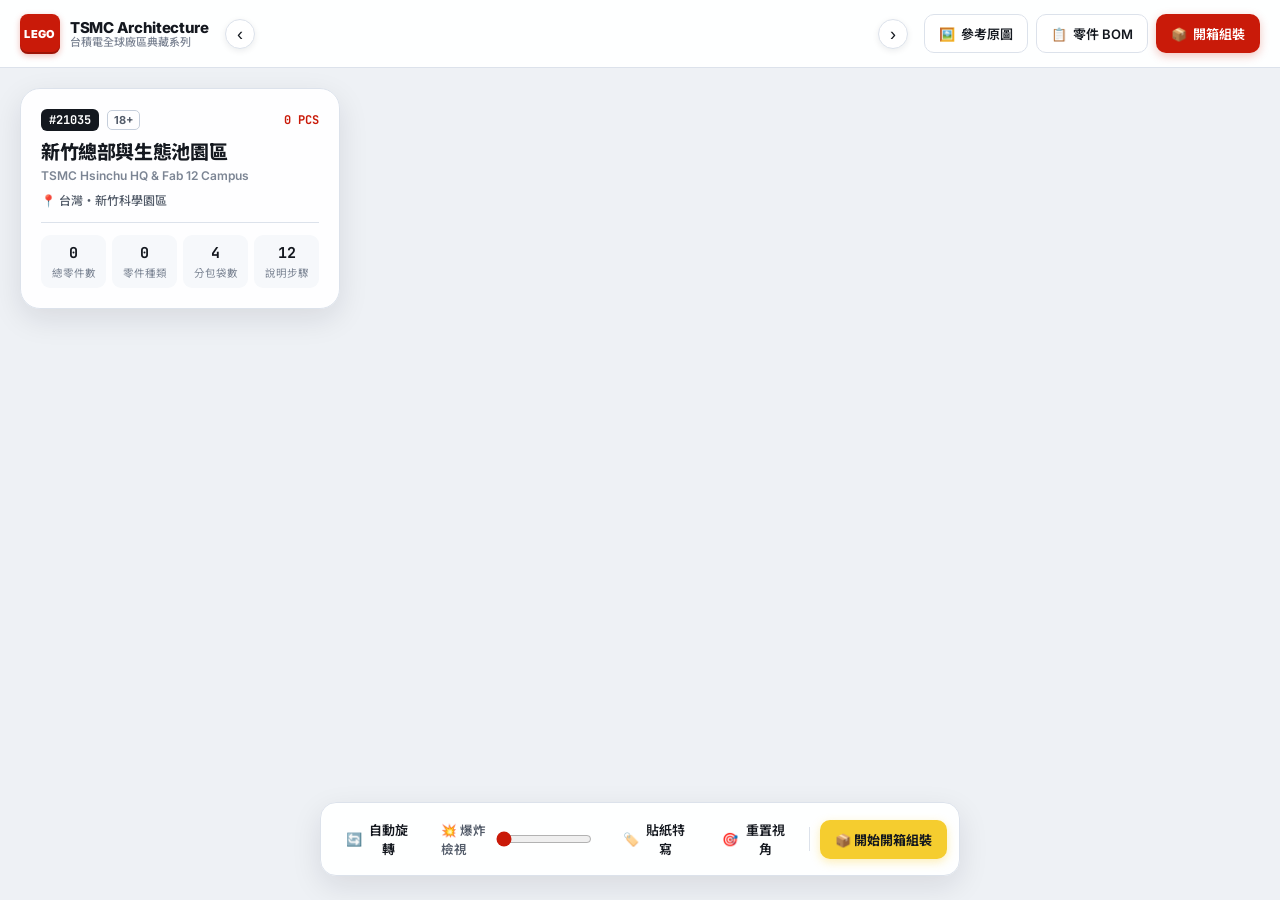
==== commit 9bc53985: "feat: add smooth horizontal swipe, mouse-wheel scroll & left/right arrow controls to top model switc" ====
--- a/index.html
+++ b/index.html
@@ -29,9 +29,13 @@
       </div>
     </div>
 
-    <nav class="set-switcher" id="setSwitcher" aria-label="切換樂高盒組">
-      <!-- Dynamically populated with 5 TSMC LEGO sets -->
-    </nav>
+    <div class="set-switcher-wrap">
+      <button class="switcher-nav-btn" id="btnScrollSetsLeft" type="button" aria-label="向左滑動模型清單" title="向左滑動">‹</button>
+      <nav class="set-switcher" id="setSwitcher" aria-label="切換樂高盒組">
+        <!-- Dynamically populated with all LEGO sets -->
+      </nav>
+      <button class="switcher-nav-btn" id="btnScrollSetsRight" type="button" aria-label="向右滑動模型清單" title="向右滑動">›</button>
+    </div>
 
     <div class="topbar-actions">
       <button class="btn btn-ghost" id="btnToggleRef" title="對照參考圖片">
--- a/css/styles.css
+++ b/css/styles.css
@@ -107,15 +107,64 @@
   font-weight: 500;
 }
 
+.set-switcher-wrap {
+  display: flex;
+  align-items: center;
+  gap: 6px;
+  flex: 1;
+  min-width: 0;
+  position: relative;
+}
+
+.switcher-nav-btn {
+  width: 30px;
+  height: 30px;
+  border-radius: 50%;
+  border: 1px solid var(--border-subtle);
+  background: #FFFFFF;
+  color: var(--ink-primary);
+  font-size: 18px;
+  line-height: 1;
+  display: inline-flex;
+  align-items: center;
+  justify-content: center;
+  cursor: pointer;
+  flex-shrink: 0;
+  box-shadow: 0 2px 6px rgba(15, 23, 42, 0.08);
+  transition: all 0.16s ease;
+}
+
+.switcher-nav-btn:hover:not(:disabled) {
+  background: #14181F;
+  color: #FFFFFF;
+  border-color: #14181F;
+}
+
+.switcher-nav-btn:disabled {
+  opacity: 0.28;
+  cursor: default;
+  box-shadow: none;
+}
+
 .set-switcher {
   display: flex;
   align-items: center;
+  justify-content: flex-start;
   gap: 6px;
   overflow-x: auto;
+  overflow-y: hidden;
   scrollbar-width: none;
-  padding: 4px 2px;
+  -webkit-overflow-scrolling: touch;
+  scroll-behavior: smooth;
+  padding: 4px 4px;
   flex: 1;
-  justify-content: center;
+  min-width: 0;
+  cursor: grab;
+  user-select: none;
+}
+.set-switcher.is-dragging {
+  cursor: grabbing;
+  scroll-behavior: auto;
 }
 .set-switcher::-webkit-scrollbar { display: none; }
 
@@ -133,6 +182,7 @@
   font-size: 13px;
   font-weight: 600;
   white-space: nowrap;
+  flex-shrink: 0;
   transition: all 0.18s ease;
 }
 
@@ -720,7 +770,7 @@
 
 .bags-grid {
   display: grid;
-  grid-template-columns: repeat(4, 1fr);
+  grid-template-columns: repeat(auto-fit, minmax(195px, 1fr));
   gap: 16px;
   margin-bottom: 22px;
 }
